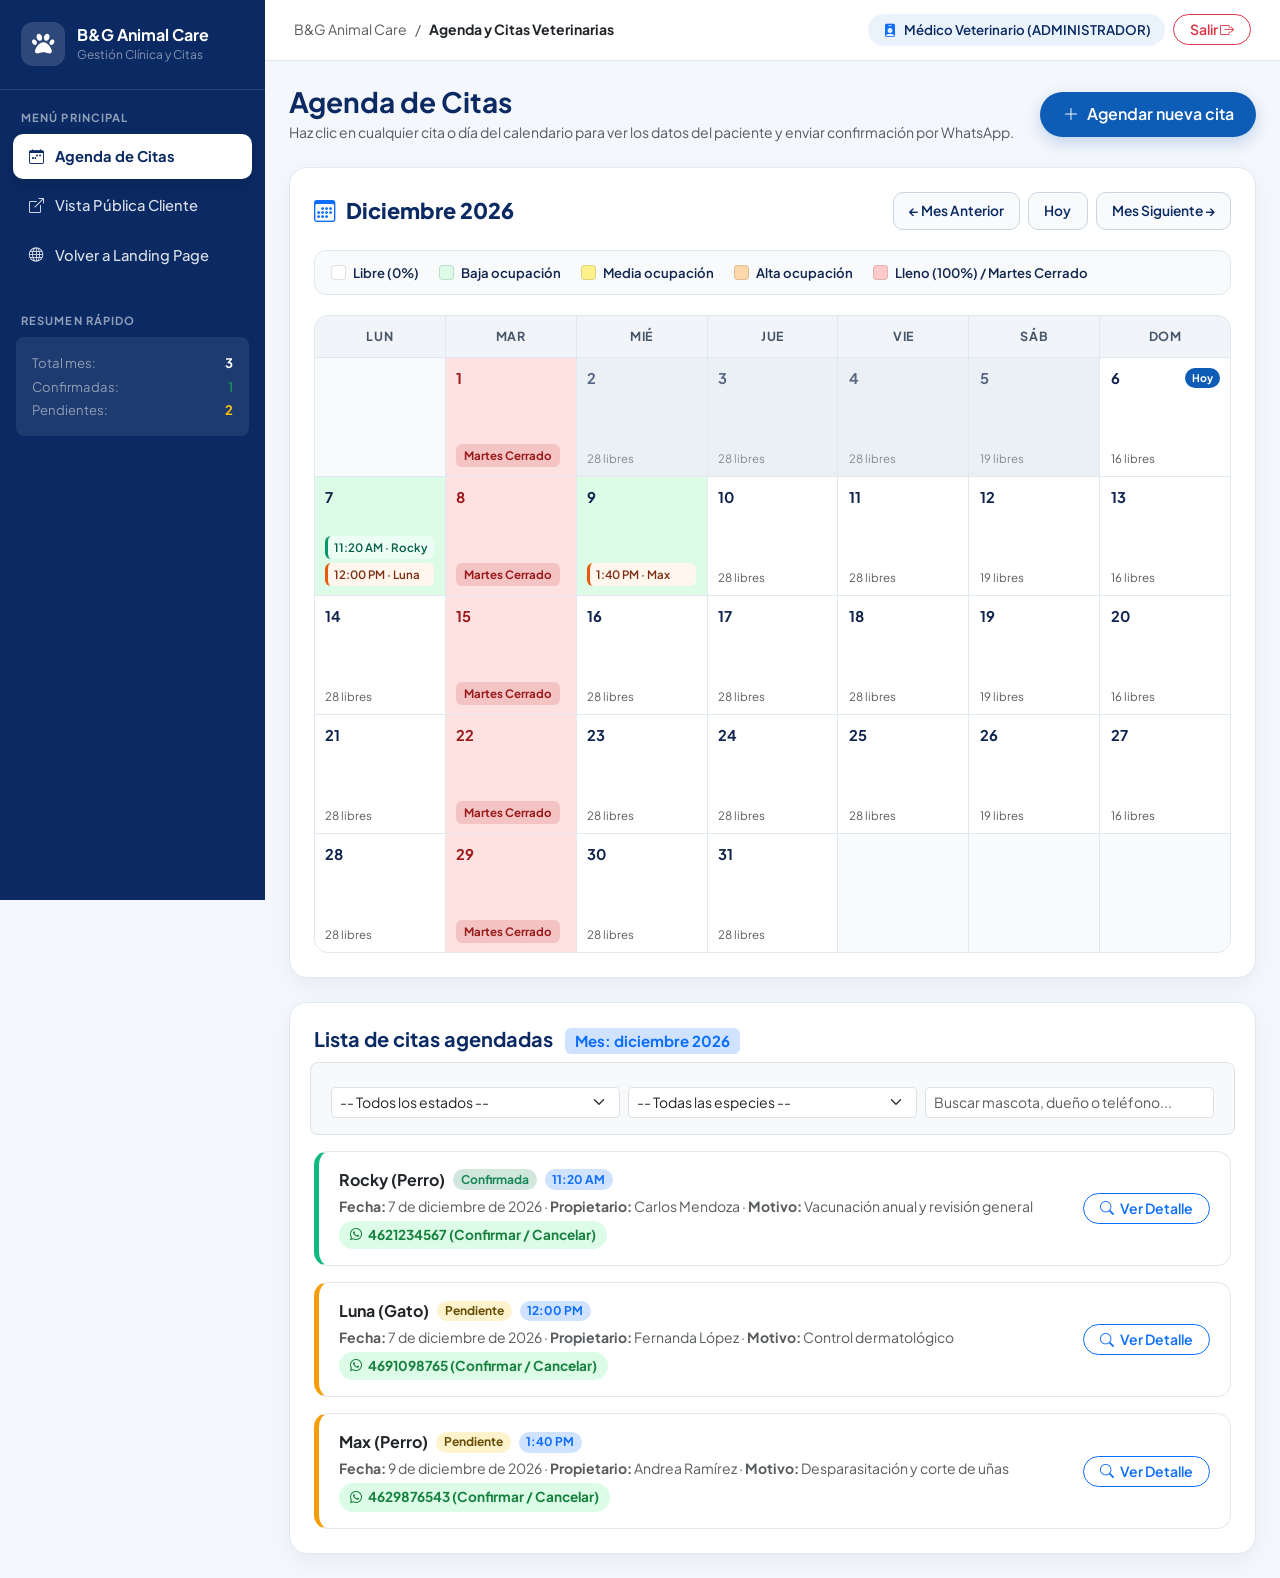
==== admin_citas.html @ 734a418e "Creación de modulo de citas" ====
<!DOCTYPE html>
<html lang="es">
<head>
    <meta charset="utf-8">
    <meta name="viewport" content="width=device-width, initial-scale=1">
    <title>Panel Administrador - Agenda | B&amp;G Animal Care</title>

    <link rel="preconnect" href="https://fonts.googleapis.com">
    <link rel="preconnect" href="https://fonts.gstatic.com" crossorigin>
    <link href="https://fonts.googleapis.com/css2?family=Plus+Jakarta+Sans:wght@400;500;600;700;800&display=swap" rel="stylesheet">

    <link href="https://cdn.jsdelivr.net/npm/bootstrap@5.3.3/dist/css/bootstrap.min.css" rel="stylesheet">
    <link href="https://cdn.jsdelivr.net/npm/bootstrap-icons@1.11.3/font/bootstrap-icons.min.css" rel="stylesheet">
    <link href="https://cdnjs.cloudflare.com/ajax/libs/font-awesome/6.5.2/css/all.min.css" rel="stylesheet">

    <link rel="stylesheet" href="citas.css">
</head>
<body data-modo="admin">

    <div class="admin-wrapper">
        <!-- ================= SIDEBAR IZQUIERDO ================= -->
        <aside class="admin-sidebar">
            <div class="sidebar-brand">
                <div class="sidebar-brand-icon">
                    <i class="fa-solid fa-paw"></i>
                </div>
                <div style="line-height:1.15;">
                    <strong class="d-block fs-6">B&amp;G Animal Care</strong>
                    <small class="text-white-50" style="font-size:0.75rem;">Gestión Clínica y Citas</small>
                </div>
            </div>

            <div class="sidebar-section-label">Menú Principal</div>
            <ul class="sidebar-nav">
                <li>
                    <a href="admin_citas.html" class="sidebar-link active">
                        <i class="bi bi-calendar-week"></i> Agenda de Citas
                    </a>
                </li>
                <li>
                    <a href="agendar_cita.html" target="_blank" class="sidebar-link">
                        <i class="bi bi-box-arrow-up-right"></i> Vista Pública Cliente
                    </a>
                </li>
                <li>
                    <a href="index.html" class="sidebar-link">
                        <i class="bi bi-globe"></i> Volver a Landing Page
                    </a>
                </li>
            </ul>

            <div class="sidebar-section-label mt-3">Resumen Rápido</div>
            <div class="px-3">
                <div class="p-3 rounded-3" style="background: rgba(255,255,255,0.08); font-size:0.82rem;">
                    <div class="d-flex justify-content-between mb-1">
                        <span class="text-white-50">Total mes:</span>
                        <strong id="statTotalMes">0</strong>
                    </div>
                    <div class="d-flex justify-content-between mb-1">
                        <span class="text-white-50">Confirmadas:</span>
                        <strong class="text-success" id="statConfirmadas">0</strong>
                    </div>
                    <div class="d-flex justify-content-between">
                        <span class="text-white-50">Pendientes:</span>
                        <strong class="text-warning" id="statPendientes">0</strong>
                    </div>
                </div>
            </div>
        </aside>

        <!-- ================= CONTENIDO PRINCIPAL ================= -->
        <div class="admin-main">
            <!-- Barra Superior -->
            <div class="admin-topbar">
                <div class="d-flex align-items-center gap-2 text-muted small">
                    <span>B&amp;G Animal Care</span>
                    <span>/</span>
                    <strong class="text-dark">Agenda y Citas Veterinarias</strong>
                </div>
                <div class="d-flex align-items-center gap-2">
                    <span class="admin-badge-pill">
                        <i class="bi bi-person-badge-fill text-primary"></i>
                        Médico Veterinario (ADMINISTRADOR)
                    </span>
                    <a href="index.html" class="btn btn-sm btn-outline-danger rounded-pill fw-semibold px-3">
                        Salir <i class="bi bi-box-arrow-right"></i>
                    </a>
                </div>
            </div>

            <div class="container-fluid p-4">
                <!-- Título de Sección + Botón Nueva Cita Manual -->
                <div class="d-flex flex-wrap justify-content-between align-items-center gap-3 mb-4">
                    <div>
                        <h1 class="h3 fw-bold mb-1" style="color: var(--vet-azul-oscuro);">Agenda de Citas</h1>
                        <p class="text-muted small mb-0">
                            Haz clic en cualquier cita o día del calendario para ver los datos del paciente y enviar confirmación por WhatsApp.
                        </p>
                    </div>
                    <button type="button" class="btn boton-vet" id="btnAdminNuevaCita">
                        <i class="bi bi-plus-lg"></i> Agendar nueva cita
                    </button>
                </div>

                <!-- ================= CALENDARIO MENSUAL ADMIN ================= -->
                <div class="calendar-card mb-4">
                    <div class="calendar-toolbar">
                        <h2 class="calendar-month-title">
                            <i class="bi bi-calendar3 text-primary"></i>
                            <span id="nombreMesAnio">Noviembre 2026</span>
                        </h2>
                        <div class="d-flex align-items-center gap-2">
                            <button type="button" class="btn-cal-nav" id="btnMesAnterior">← Mes Anterior</button>
                            <button type="button" class="btn-cal-nav" id="btnHoy">Hoy</button>
                            <button type="button" class="btn-cal-nav" id="btnMesSiguiente">Mes Siguiente →</button>
                        </div>
                    </div>

                    <!-- Leyenda de ocupación -->
                    <div class="leyenda-colores">
                        <span class="leyenda-item"><span class="leyenda-dot" style="background:#ffffff;"></span> Libre (0%)</span>
                        <span class="leyenda-item"><span class="leyenda-dot" style="background:#dcfce7;"></span> Baja ocupación</span>
                        <span class="leyenda-item"><span class="leyenda-dot" style="background:#fef08a;"></span> Media ocupación</span>
                        <span class="leyenda-item"><span class="leyenda-dot" style="background:#fed7aa;"></span> Alta ocupación</span>
                        <span class="leyenda-item"><span class="leyenda-dot" style="background:#fecaca;"></span> Lleno (100%) / Martes Cerrado</span>
                    </div>

                    <div class="calendar-grid" id="calendarioGrid"></div>
                </div>

                <!-- ================= LISTA DETALLADA DE CITAS AGENDADAS ================= -->
                <div class="calendar-card">
                    <div class="d-flex flex-wrap justify-content-between align-items-center gap-3 mb-3">
                        <h3 class="h5 fw-bold mb-0" style="color: var(--vet-azul-oscuro);">
                            Lista de citas agendadas <span id="etiquetaFiltroFecha" class="badge bg-primary-subtle text-primary ms-2"></span>
                        </h3>
                        <button type="button" class="btn btn-sm btn-outline-secondary rounded-pill d-none" id="btnLimpiarFiltroFecha">
                            Ver todas las del mes
                        </button>
                    </div>

                    <!-- Filtros -->
                    <div class="row g-2 p-3 bg-light rounded-3 border mb-3">
                        <div class="col-md-4">
                            <select class="form-select form-select-sm" id="filtroEstado">
                                <option value="TODOS">-- Todos los estados --</option>
                                <option value="Pendiente">Pendiente por confirmar</option>
                                <option value="Confirmada">Confirmada</option>
                                <option value="Cancelada">Cancelada</option>
                            </select>
                        </div>
                        <div class="col-md-4">
                            <select class="form-select form-select-sm" id="filtroEspecie">
                                <option value="TODAS">-- Todas las especies --</option>
                                <option value="Perro">Perro</option>
                                <option value="Gato">Gato</option>
                                <option value="Conejo">Conejo</option>
                                <option value="Ave">Ave</option>
                                <option value="Otra">Otras especies</option>
                            </select>
                        </div>
                        <div class="col-md-4">
                            <input type="search" class="form-control form-control-sm" id="busquedaCita" placeholder="Buscar mascota, dueño o teléfono...">
                        </div>
                    </div>

                    <div id="listaCitasAdmin" class="d-flex flex-column gap-3"></div>
                </div>
            </div>
        </div>
    </div>

    <!-- ================= MODAL DETALLE DE CITA Y ACCIONES WHATSAPP ================= -->
    <div class="modal fade" id="modalDetalleCita" tabindex="-1" aria-hidden="true">
        <div class="modal-dialog modal-dialog-centered">
            <div class="modal-content border-0 shadow-lg rounded-4">
                <div class="modal-header border-0 pb-0 pt-4 px-4">
                    <div>
                        <span id="detalleEstadoBadge" class="badge rounded-pill px-3 py-1 mb-1">Pendiente</span>
                        <h5 class="modal-title fw-bold" style="color: var(--vet-azul-oscuro);">Detalle de la Cita</h5>
                    </div>
                    <button type="button" class="btn-close" data-bs-dismiss="modal" aria-label="Cerrar"></button>
                </div>

                <div class="modal-body p-4">
                    <div class="bg-light rounded-4 p-3 mb-3 border">
                        <div class="row g-2 small">
                            <div class="col-6">
                                <span class="text-muted d-block">Fecha de consulta</span>
                                <strong id="detFecha" class="fs-6 text-dark"></strong>
                            </div>
                            <div class="col-6">
                                <span class="text-muted d-block">Hora reservada</span>
                                <strong id="detHora" class="fs-6 text-primary"></strong>
                            </div>
                            <div class="col-12"><hr class="my-1"></div>
                            <div class="col-6">
                                <span class="text-muted d-block">Paciente (Mascota)</span>
                                <strong id="detMascota"></strong>
                            </div>
                            <div class="col-6">
                                <span class="text-muted d-block">Especie</span>
                                <strong id="detEspecie"></strong>
                            </div>
                            <div class="col-12 mt-2">
                                <span class="text-muted d-block">Motivo de consulta</span>
                                <strong id="detMotivo"></strong>
                            </div>
                            <div class="col-12"><hr class="my-1"></div>
                            <div class="col-12">
                                <span class="text-muted d-block">Propietario</span>
                                <strong id="detPropietario"></strong>
                            </div>
                            <div class="col-12 mt-2">
                                <span class="text-muted d-block mb-1">Teléfono (Clic para enviar WhatsApp)</span>
                                <a href="#" id="detTelefonoWa" target="_blank" rel="noopener" class="wa-phone-link fs-6">
                                    <i class="fa-brands fa-whatsapp"></i> <span id="detTelefonoTexto"></span>
                                </a>
                            </div>
                        </div>
                    </div>

                    <p class="small text-muted mb-2 fw-semibold">Acciones rápidas de gestión:</p>
                    <div class="d-grid gap-2">
                        <a href="#" id="btnWaConfirmar" target="_blank" rel="noopener" class="btn btn-success rounded-pill fw-bold">
                            <i class="fa-brands fa-whatsapp me-1"></i> Confirmar cita por WhatsApp
                        </a>
                        <a href="#" id="btnWaCancelar" target="_blank" rel="noopener" class="btn btn-outline-danger rounded-pill fw-bold">
                            <i class="fa-brands fa-whatsapp me-1"></i> Cancelar / Reagendar por WhatsApp
                        </a>
                    </div>
                </div>
            </div>
        </div>
    </div>

    <!-- Modal para que el Admin también pueda agendar manualmente -->
    <div class="modal fade" id="modalFormularioCita" tabindex="-1" aria-hidden="true">
        <div class="modal-dialog modal-dialog-centered modal-lg">
            <div class="modal-content border-0 shadow-lg rounded-4">
                <div class="modal-header border-0 pb-0 pt-4 px-4">
                    <div>
                        <span class="badge bg-primary-subtle text-primary rounded-pill px-3 py-1 mb-1">Registro Manual Admin</span>
                        <h4 class="modal-title fw-bold" style="color: var(--vet-azul-oscuro);">
                            Nueva Cita (<span id="fechaSeleccionadaTexto" class="text-primary"></span>)
                        </h4>
                    </div>
                    <button type="button" class="btn-close" data-bs-dismiss="modal" aria-label="Cerrar"></button>
                </div>
                <form id="formNuevaCita" class="modal-body p-4">
                    <div class="row g-3">
                        <div class="col-md-6">
                            <label for="inputFechaCita" class="form-label fw-semibold">Fecha *</label>
                            <input type="date" class="form-control rounded-3 py-2" id="inputFechaCita" required>
                        </div>
                        <div class="col-md-6">
                            <label for="horaCita" class="form-label fw-semibold">Hora disponible *</label>
                            <select class="form-select rounded-3 py-2" id="horaCita" required></select>
                        </div>
                        <div class="col-md-6">
                            <label for="especieMascota" class="form-label fw-semibold">Especie *</label>
                            <select class="form-select rounded-3 py-2" id="especieMascota" required>
                                <option value="Perro">Perro</option>
                                <option value="Gato">Gato</option>
                                <option value="Conejo">Conejo</option>
                                <option value="Ave">Ave</option>
                                <option value="Otra especie">Otra especie</option>
                            </select>
                        </div>
                        <div class="col-md-6">
                            <label for="nombreMascota" class="form-label fw-semibold">Nombre de la mascota *</label>
                            <input type="text" class="form-control rounded-3 py-2" id="nombreMascota" required>
                        </div>
                        <div class="col-12">
                            <label for="motivoConsulta" class="form-label fw-semibold">Motivo de consulta *</label>
                            <input type="text" class="form-control rounded-3 py-2" id="motivoConsulta" required>
                        </div>
                        <div class="col-md-6">
                            <label for="nombrePropietario" class="form-label fw-semibold">Propietario *</label>
                            <input type="text" class="form-control rounded-3 py-2" id="nombrePropietario" required>
                        </div>
                        <div class="col-md-6">
                            <label for="telefonoPropietario" class="form-label fw-semibold">Teléfono (10 dígitos) *</label>
                            <input type="tel" class="form-control rounded-3 py-2" id="telefonoPropietario" required pattern="[0-9]{10}" maxlength="10">
                        </div>
                    </div>
                    <div class="d-flex justify-content-end gap-2 mt-4">
                        <button type="button" class="btn btn-light rounded-pill px-4" data-bs-dismiss="modal">Cerrar</button>
                        <button type="submit" class="btn boton-vet px-4">Guardar Cita</button>
                    </div>
                </form>
            </div>
        </div>
    </div>

    <script src="https://cdn.jsdelivr.net/npm/bootstrap@5.3.3/dist/js/bootstrap.bundle.min.js"></script>
    <script src="citas.js"></script>
</body>
</html>
---- citas.css ----
:root {
    --vet-azul-oscuro: #0b2a63;
    --vet-azul: #0d5cb6;
    --vet-azul-hover: #0a4a96;
    --vet-fondo: #dce9f7;
    --vet-fondo-claro: #eaf2fb;
    --vet-texto: #10244d;
    --border-grid: #e2e8f0;
}

* { box-sizing: border-box; }

body {
    font-family: "Plus Jakarta Sans", system-ui, sans-serif;
    color: var(--vet-texto);
    background-color: #f4f7fb;
    margin: 0;
}

/* ================= ADMIN SIDEBAR LAYOUT (Estilo SIGIAC) ================= */
.admin-wrapper {
    display: flex;
    min-height: 100vh;
}

.admin-sidebar {
    width: 265px;
    background: var(--vet-azul-oscuro);
    color: #fff;
    display: flex;
    flex-direction: column;
    flex-shrink: 0;
    position: sticky;
    top: 0;
    height: 100vh;
    z-index: 1030;
}

.sidebar-brand {
    padding: 1.4rem 1.3rem;
    border-bottom: 1px solid rgba(255, 255, 255, 0.12);
    display: flex;
    align-items: center;
    gap: 12px;
}

.sidebar-brand-icon {
    width: 44px;
    height: 44px;
    border-radius: 12px;
    background: rgba(255, 255, 255, 0.14);
    display: grid;
    place-items: center;
    font-size: 1.4rem;
    color: #fff;
    flex-shrink: 0;
}

.sidebar-section-label {
    font-size: 0.7rem;
    font-weight: 700;
    letter-spacing: 0.1em;
    text-transform: uppercase;
    color: rgba(255, 255, 255, 0.55);
    padding: 1.2rem 1.3rem 0.5rem;
}

.sidebar-nav {
    list-style: none;
    padding: 0 0.8rem;
    margin: 0;
    display: flex;
    flex-direction: column;
    gap: 4px;
}

.sidebar-link {
    display: flex;
    align-items: center;
    gap: 11px;
    padding: 0.72rem 1rem;
    border-radius: 10px;
    color: rgba(255, 255, 255, 0.85);
    text-decoration: none;
    font-size: 0.92rem;
    font-weight: 500;
    transition: all 0.2s ease;
}

.sidebar-link:hover {
    background: rgba(255, 255, 255, 0.1);
    color: #fff;
}

.sidebar-link.active {
    background: #fff;
    color: var(--vet-azul-oscuro);
    font-weight: 700;
    box-shadow: 0 4px 12px rgba(0, 0, 0, 0.15);
}

.admin-main {
    flex: 1;
    min-width: 0;
    display: flex;
    flex-direction: column;
}

.admin-topbar {
    background: #fff;
    border-bottom: 1px solid var(--border-grid);
    padding: 0.85rem 1.8rem;
    display: flex;
    align-items: center;
    justify-content: space-between;
    gap: 1rem;
}

.admin-badge-pill {
    background: var(--vet-fondo-claro);
    color: var(--vet-azul-oscuro);
    padding: 0.4rem 0.9rem;
    border-radius: 999px;
    font-size: 0.83rem;
    font-weight: 600;
    display: inline-flex;
    align-items: center;
    gap: 8px;
}

/* ================= CLIENT NAVBAR ================= */
.client-header {
    background: #fff;
    border-bottom: 1px solid var(--border-grid);
    padding: 0.9rem 0;
}

.boton-vet {
    background: var(--vet-azul);
    color: #fff;
    border: 0;
    border-radius: 999px;
    font-weight: 600;
    display: inline-flex;
    align-items: center;
    gap: 0.5rem;
    padding: 0.65rem 1.4rem;
    box-shadow: 0 6px 16px rgba(13, 92, 182, 0.22);
    transition: background 0.2s, transform 0.2s;
    text-decoration: none;
}

.boton-vet:hover {
    background: var(--vet-azul-hover);
    color: #fff;
    transform: translateY(-1px);
}

/* ================= CALENDARIO INTERACTIVO ================= */
.calendar-card {
    background: #fff;
    border-radius: 18px;
    border: 1px solid var(--border-grid);
    box-shadow: 0 8px 24px rgba(11, 42, 99, 0.05);
    padding: 1.5rem;
}

.calendar-toolbar {
    display: flex;
    flex-wrap: wrap;
    align-items: center;
    justify-content: space-between;
    gap: 1rem;
    margin-bottom: 1.25rem;
}

.calendar-month-title {
    font-size: 1.35rem;
    font-weight: 800;
    color: var(--vet-azul-oscuro);
    display: flex;
    align-items: center;
    gap: 10px;
    margin: 0;
    text-transform: capitalize;
}

.btn-cal-nav {
    background: #f8fafc;
    border: 1px solid #cbd5e1;
    color: var(--vet-azul-oscuro);
    font-weight: 600;
    font-size: 0.86rem;
    padding: 0.45rem 0.95rem;
    border-radius: 10px;
    transition: all 0.2s;
}

.btn-cal-nav:hover {
    background: var(--vet-fondo-claro);
    border-color: var(--vet-azul);
    color: var(--vet-azul);
}

/* Leyenda de colores de ocupación */
.leyenda-colores {
    display: flex;
    flex-wrap: wrap;
    gap: 0.75rem 1.25rem;
    padding: 0.75rem 1rem;
    background: #f8fafc;
    border-radius: 12px;
    border: 1px solid var(--border-grid);
    margin-bottom: 1.25rem;
    font-size: 0.82rem;
    font-weight: 600;
}

.leyenda-item {
    display: inline-flex;
    align-items: center;
    gap: 7px;
}

.leyenda-dot {
    width: 15px;
    height: 15px;
    border-radius: 4px;
    border: 1px solid rgba(0, 0, 0, 0.12);
    display: inline-block;
}

/* Cuadrícula 7 columnas (LUN a DOM) */
.calendar-grid {
    display: grid;
    grid-template-columns: repeat(7, 1fr);
    border: 1px solid var(--border-grid);
    border-radius: 14px;
    overflow: hidden;
    background: var(--border-grid);
    gap: 1px;
}

.calendar-weekday {
    background: #f1f5f9;
    color: #475569;
    font-weight: 700;
    font-size: 0.78rem;
    text-align: center;
    padding: 0.7rem 0.3rem;
    letter-spacing: 0.05em;
    text-transform: uppercase;
}

.calendar-day {
    background: #fff;
    min-height: 118px;
    padding: 0.55rem 0.65rem;
    display: flex;
    flex-direction: column;
    justify-content: space-between;
    position: relative;
    transition: transform 0.15s ease, box-shadow 0.15s ease, filter 0.15s ease;
}

.calendar-day.empty {
    background: #f8fafc;
    cursor: default;
}

.calendar-day.clickable {
    cursor: pointer;
}

.calendar-day.clickable:hover {
    z-index: 2;
    box-shadow: inset 0 0 0 2px var(--vet-azul);
}

.day-header {
    display: flex;
    align-items: center;
    justify-content: space-between;
    margin-bottom: 0.35rem;
}

.day-number {
    font-weight: 700;
    font-size: 0.92rem;
    color: var(--vet-texto);
}

.day-today-badge {
    background: var(--vet-azul);
    color: #fff;
    font-size: 0.66rem;
    font-weight: 700;
    padding: 2px 7px;
    border-radius: 999px;
}

/* ================= PROGRESIÓN DE COLORES POR DISPONIBILIDAD ================= */
/* 0% Ocupado - Disponible */
.occ-0 {
    background-color: #ffffff;
}

/* 1% - 34% Ocupado - Verde suave */
.occ-low {
    background-color: #dcfce7;
}

/* 35% - 69% Ocupado - Amarillo cálido */
.occ-med {
    background-color: #fef08a;
}

/* 70% - 99% Ocupado - Naranja intenso */
.occ-high {
    background-color: #fed7aa;
}

/* 100% Ocupado - Rojo lleno */
.occ-full {
    background-color: #fecaca;
    color: #7f1d1d;
}

/* Martes Cerrado - Siempre Rojo */
.day-tuesday-closed {
    background-color: #fee2e2 !important;
    color: #991b1b;
    cursor: not-allowed !important;
}

.day-tuesday-closed .day-number {
    color: #991b1b;
}

/* Días pasados */
.day-past {
    background-color: #f1f5f9 !important;
    opacity: 0.65;
}

.client-day-past {
    cursor: not-allowed !important;
}

/* Etiquetas de estado en celda (Cliente y Admin) */
.slot-status-pill {
    font-size: 0.72rem;
    font-weight: 700;
    padding: 3px 8px;
    border-radius: 6px;
    display: inline-block;
    width: fit-content;
}

.pill-disponible {
    background: rgba(13, 92, 182, 0.1);
    color: var(--vet-azul-oscuro);
}

.pill-pocos {
    background: rgba(194, 65, 12, 0.15);
    color: #9a3412;
}

.pill-lleno, .pill-cerrado {
    background: rgba(185, 28, 28, 0.15);
    color: #991b1b;
}

/* ================= PÍLDORAS DE CITAS EN VISTA ADMIN ================= */
.admin-citas-stack {
    display: flex;
    flex-direction: column;
    gap: 4px;
    margin-top: 4px;
    max-height: 82px;
    overflow-y: auto;
}

.admin-cita-pill {
    font-size: 0.72rem;
    font-weight: 600;
    padding: 3px 6px;
    border-radius: 6px;
    background: #fff7ed;
    border-left: 3px solid #ea580c;
    color: #7c2d12;
    white-space: nowrap;
    overflow: hidden;
    text-overflow: ellipsis;
    cursor: pointer;
    transition: transform 0.1s ease;
}

.admin-cita-pill:hover {
    transform: translateX(2px);
    background: #ffedd5;
}

.admin-cita-pill.confirmada {
    background: #ecfdf5;
    border-left-color: #059669;
    color: #065f46;
}

.admin-cita-pill.cancelada {
    background: #f1f5f9;
    border-left-color: #64748b;
    color: #475569;
    text-decoration: line-through;
}

/* ================= LISTA INFERIOR DE CITAS (ADMIN) ================= */
.cita-list-item {
    background: #fff;
    border: 1px solid var(--border-grid);
    border-left: 5px solid var(--vet-azul);
    border-radius: 14px;
    padding: 1rem 1.25rem;
    display: flex;
    flex-wrap: wrap;
    align-items: center;
    justify-content: space-between;
    gap: 1rem;
    transition: box-shadow 0.2s ease;
}

.cita-list-item:hover {
    box-shadow: 0 6px 18px rgba(11, 42, 99, 0.06);
}

.cita-list-item.confirmada { border-left-color: #10b981; }
.cita-list-item.pendiente { border-left-color: #f59e0b; }
.cita-list-item.cancelada { border-left-color: #ef4444; opacity: 0.75; }

.wa-phone-link {
    display: inline-flex;
    align-items: center;
    gap: 6px;
    background: #dcfce7;
    color: #15803d;
    font-weight: 700;
    padding: 4px 11px;
    border-radius: 999px;
    text-decoration: none;
    font-size: 0.85rem;
    transition: background 0.2s, transform 0.2s;
}

.wa-phone-link:hover {
    background: #22c55e;
    color: #fff;
    transform: translateY(-1px);
}

/* ================= RESPONSIVO ================= */
@media (max-width: 991.98px) {
    .admin-sidebar {
        display: none;
    }
    .calendar-day {
        min-height: 92px;
        padding: 0.4rem;
    }
}

@media (max-width: 575.98px) {
    .calendar-card {
        padding: 0.85rem;
    }
    .calendar-day {
        min-height: 76px;
        padding: 0.3rem;
    }
    .day-number {
        font-size: 0.8rem;
    }
    .slot-status-pill {
        font-size: 0.62rem;
        padding: 2px 5px;
    }
}
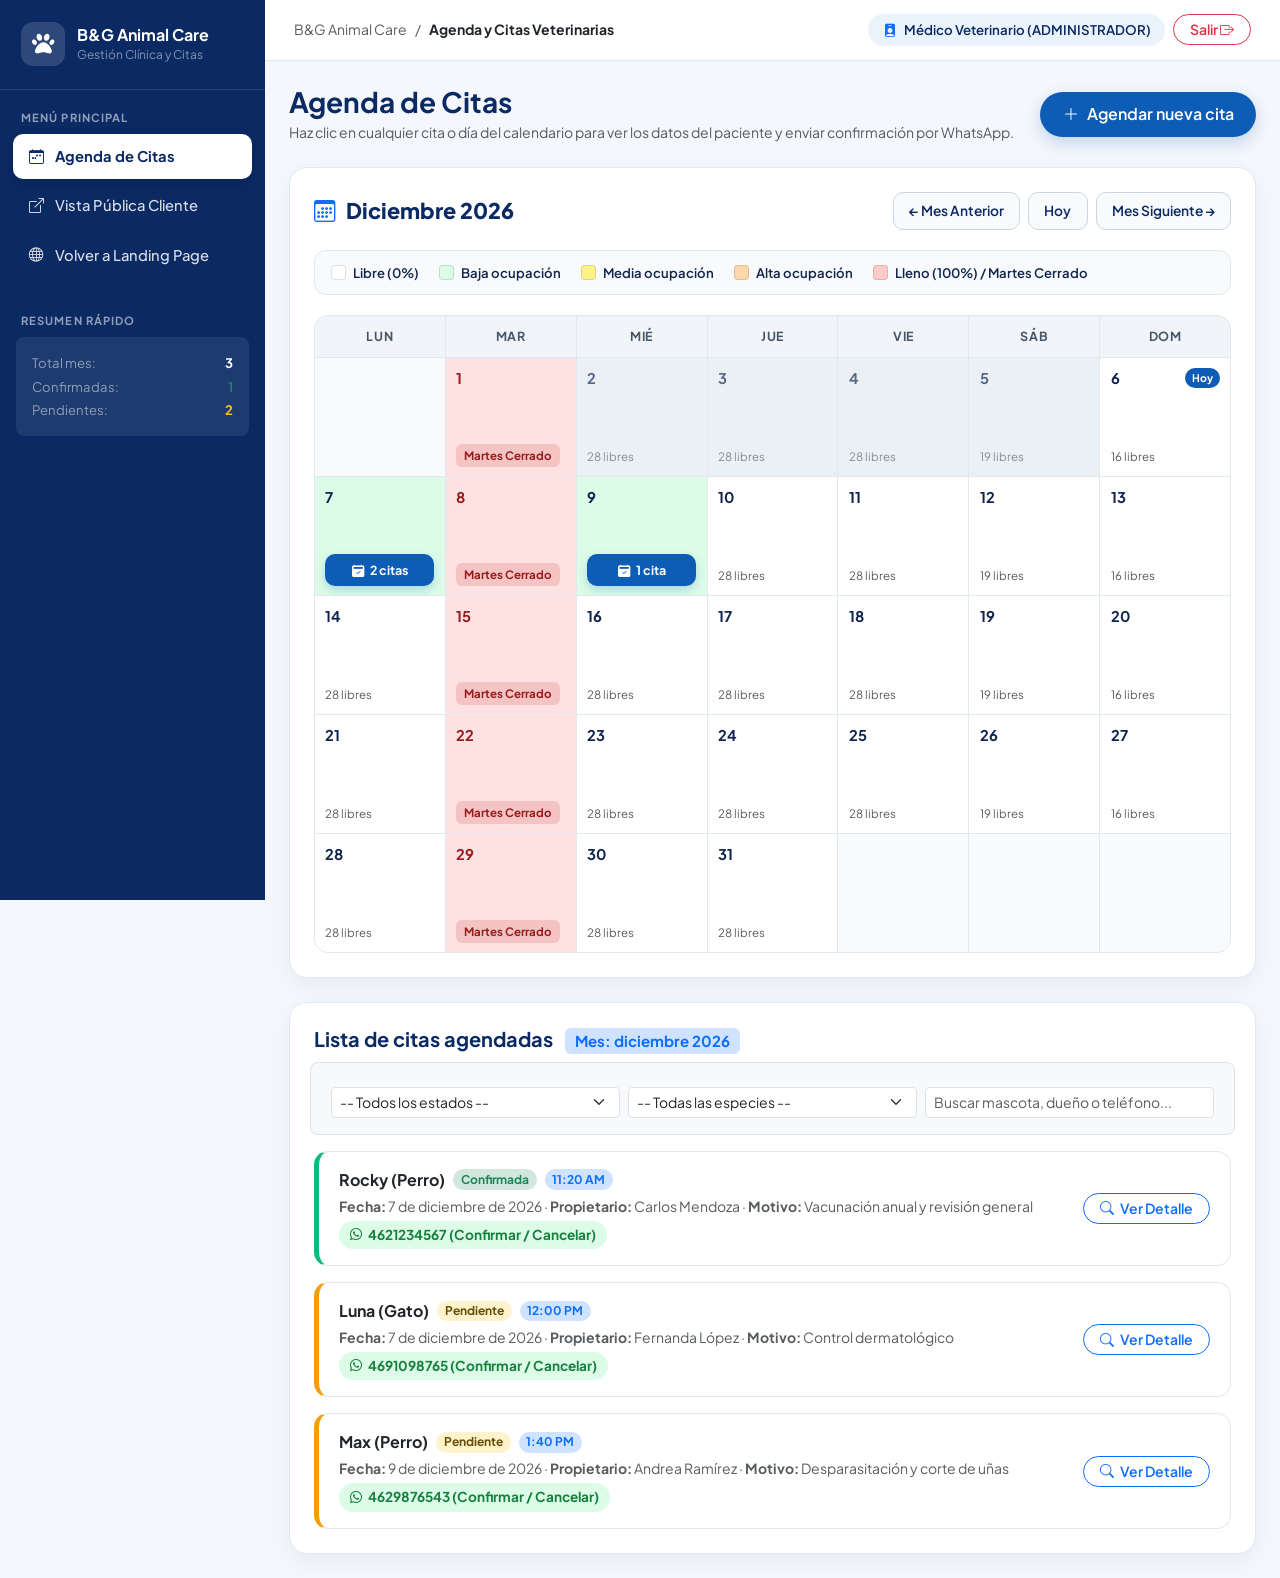
==== commit 06692afd: "Creación de panel de modulos para el administrador" ====
--- a/admin_citas.html
+++ b/admin_citas.html
@@ -13,7 +13,7 @@
     <link href="https://cdn.jsdelivr.net/npm/bootstrap-icons@1.11.3/font/bootstrap-icons.min.css" rel="stylesheet">
     <link href="https://cdnjs.cloudflare.com/ajax/libs/font-awesome/6.5.2/css/all.min.css" rel="stylesheet">
 
-    <link rel="stylesheet" href="citas.css">
+    <link rel="stylesheet" href="css/citas.css">
 </head>
 <body data-modo="admin">
 
@@ -170,6 +170,36 @@
         </div>
     </div>
 
+    <!-- ================= MODAL LISTA DE CITAS DEL DÍA ================= -->
+    <div class="modal fade" id="modalCitasDia" tabindex="-1" aria-labelledby="tituloModalCitasDia" aria-hidden="true">
+        <div class="modal-dialog modal-dialog-centered modal-lg modal-dialog-scrollable">
+            <div class="modal-content border-0 shadow-lg rounded-4">
+                <div class="modal-header border-0 pb-2 pt-4 px-4">
+                    <div>
+                        <span class="badge bg-primary-subtle text-primary rounded-pill px-3 py-1 mb-1">Agenda del Día</span>
+                        <h4 class="modal-title fw-bold" id="tituloModalCitasDia" style="color: var(--vet-azul-oscuro);">
+                            Citas del <span id="modalCitasDiaFecha" class="text-primary"></span>
+                        </h4>
+                    </div>
+                    <button type="button" class="btn-close" data-bs-dismiss="modal" aria-label="Cerrar"></button>
+                </div>
+
+                <div class="modal-body px-4 py-3">
+                    <div id="modalCitasDiaLista" class="d-flex flex-column gap-3"></div>
+                </div>
+
+                <div class="modal-footer border-0 pt-2 pb-4 px-4 justify-content-between">
+                    <button type="button" class="btn btn-outline-primary rounded-pill px-3 fw-semibold" id="btnAgendarDesdeModalDia">
+                        <i class="bi bi-plus-lg me-1"></i> Agendar cita este día
+                    </button>
+                    <button type="button" class="btn btn-light rounded-pill px-4 fw-semibold" data-bs-dismiss="modal">
+                        Cerrar
+                    </button>
+                </div>
+            </div>
+        </div>
+    </div>
+
     <!-- ================= MODAL DETALLE DE CITA Y ACCIONES WHATSAPP ================= -->
     <div class="modal fade" id="modalDetalleCita" tabindex="-1" aria-hidden="true">
         <div class="modal-dialog modal-dialog-centered">
@@ -294,6 +324,6 @@
     </div>
 
     <script src="https://cdn.jsdelivr.net/npm/bootstrap@5.3.3/dist/js/bootstrap.bundle.min.js"></script>
-    <script src="citas.js"></script>
+    <script src="js/citas.js"></script>
 </body>
 </html>
--- a/css/citas.css
+++ b/css/citas.css
@@ -0,0 +1,511 @@
+:root {
+    --vet-azul-oscuro: #0b2a63;
+    --vet-azul: #0d5cb6;
+    --vet-azul-hover: #0a4a96;
+    --vet-fondo: #dce9f7;
+    --vet-fondo-claro: #eaf2fb;
+    --vet-texto: #10244d;
+    --border-grid: #e2e8f0;
+}
+
+* { box-sizing: border-box; }
+
+body {
+    font-family: "Plus Jakarta Sans", system-ui, sans-serif;
+    color: var(--vet-texto);
+    background-color: #f4f7fb;
+    margin: 0;
+}
+
+/* ================= ADMIN SIDEBAR LAYOUT (Estilo SIGIAC) ================= */
+.admin-wrapper {
+    display: flex;
+    min-height: 100vh;
+}
+
+.admin-sidebar {
+    width: 265px;
+    background: var(--vet-azul-oscuro);
+    color: #fff;
+    display: flex;
+    flex-direction: column;
+    flex-shrink: 0;
+    position: sticky;
+    top: 0;
+    height: 100vh;
+    z-index: 1030;
+}
+
+.sidebar-brand {
+    padding: 1.4rem 1.3rem;
+    border-bottom: 1px solid rgba(255, 255, 255, 0.12);
+    display: flex;
+    align-items: center;
+    gap: 12px;
+}
+
+.sidebar-brand-icon {
+    width: 44px;
+    height: 44px;
+    border-radius: 12px;
+    background: rgba(255, 255, 255, 0.14);
+    display: grid;
+    place-items: center;
+    font-size: 1.4rem;
+    color: #fff;
+    flex-shrink: 0;
+}
+
+.sidebar-section-label {
+    font-size: 0.7rem;
+    font-weight: 700;
+    letter-spacing: 0.1em;
+    text-transform: uppercase;
+    color: rgba(255, 255, 255, 0.55);
+    padding: 1.2rem 1.3rem 0.5rem;
+}
+
+.sidebar-nav {
+    list-style: none;
+    padding: 0 0.8rem;
+    margin: 0;
+    display: flex;
+    flex-direction: column;
+    gap: 4px;
+}
+
+.sidebar-link {
+    display: flex;
+    align-items: center;
+    gap: 11px;
+    padding: 0.72rem 1rem;
+    border-radius: 10px;
+    color: rgba(255, 255, 255, 0.85);
+    text-decoration: none;
+    font-size: 0.92rem;
+    font-weight: 500;
+    transition: all 0.2s ease;
+}
+
+.sidebar-link:hover {
+    background: rgba(255, 255, 255, 0.1);
+    color: #fff;
+}
+
+.sidebar-link.active {
+    background: #fff;
+    color: var(--vet-azul-oscuro);
+    font-weight: 700;
+    box-shadow: 0 4px 12px rgba(0, 0, 0, 0.15);
+}
+
+.admin-main {
+    flex: 1;
+    min-width: 0;
+    display: flex;
+    flex-direction: column;
+}
+
+.admin-topbar {
+    background: #fff;
+    border-bottom: 1px solid var(--border-grid);
+    padding: 0.85rem 1.8rem;
+    display: flex;
+    align-items: center;
+    justify-content: space-between;
+    gap: 1rem;
+}
+
+.admin-badge-pill {
+    background: var(--vet-fondo-claro);
+    color: var(--vet-azul-oscuro);
+    padding: 0.4rem 0.9rem;
+    border-radius: 999px;
+    font-size: 0.83rem;
+    font-weight: 600;
+    display: inline-flex;
+    align-items: center;
+    gap: 8px;
+}
+
+/* ================= CLIENT NAVBAR ================= */
+.client-header {
+    background: #fff;
+    border-bottom: 1px solid var(--border-grid);
+    padding: 0.9rem 0;
+}
+
+.boton-vet {
+    background: var(--vet-azul);
+    color: #fff;
+    border: 0;
+    border-radius: 999px;
+    font-weight: 600;
+    display: inline-flex;
+    align-items: center;
+    gap: 0.5rem;
+    padding: 0.65rem 1.4rem;
+    box-shadow: 0 6px 16px rgba(13, 92, 182, 0.22);
+    transition: background 0.2s, transform 0.2s;
+    text-decoration: none;
+}
+
+.boton-vet:hover {
+    background: var(--vet-azul-hover);
+    color: #fff;
+    transform: translateY(-1px);
+}
+
+/* ================= CALENDARIO INTERACTIVO ================= */
+.calendar-card {
+    background: #fff;
+    border-radius: 18px;
+    border: 1px solid var(--border-grid);
+    box-shadow: 0 8px 24px rgba(11, 42, 99, 0.05);
+    padding: 1.5rem;
+}
+
+.calendar-toolbar {
+    display: flex;
+    flex-wrap: wrap;
+    align-items: center;
+    justify-content: space-between;
+    gap: 1rem;
+    margin-bottom: 1.25rem;
+}
+
+.calendar-month-title {
+    font-size: 1.35rem;
+    font-weight: 800;
+    color: var(--vet-azul-oscuro);
+    display: flex;
+    align-items: center;
+    gap: 10px;
+    margin: 0;
+    text-transform: capitalize;
+}
+
+.btn-cal-nav {
+    background: #f8fafc;
+    border: 1px solid #cbd5e1;
+    color: var(--vet-azul-oscuro);
+    font-weight: 600;
+    font-size: 0.86rem;
+    padding: 0.45rem 0.95rem;
+    border-radius: 10px;
+    transition: all 0.2s;
+}
+
+.btn-cal-nav:hover {
+    background: var(--vet-fondo-claro);
+    border-color: var(--vet-azul);
+    color: var(--vet-azul);
+}
+
+/* Leyenda de colores de ocupación */
+.leyenda-colores {
+    display: flex;
+    flex-wrap: wrap;
+    gap: 0.75rem 1.25rem;
+    padding: 0.75rem 1rem;
+    background: #f8fafc;
+    border-radius: 12px;
+    border: 1px solid var(--border-grid);
+    margin-bottom: 1.25rem;
+    font-size: 0.82rem;
+    font-weight: 600;
+}
+
+.leyenda-item {
+    display: inline-flex;
+    align-items: center;
+    gap: 7px;
+}
+
+.leyenda-dot {
+    width: 15px;
+    height: 15px;
+    border-radius: 4px;
+    border: 1px solid rgba(0, 0, 0, 0.12);
+    display: inline-block;
+}
+
+/* Cuadrícula 7 columnas (LUN a DOM) */
+.calendar-grid {
+    display: grid;
+    grid-template-columns: repeat(7, 1fr);
+    border: 1px solid var(--border-grid);
+    border-radius: 14px;
+    overflow: hidden;
+    background: var(--border-grid);
+    gap: 1px;
+}
+
+.calendar-weekday {
+    background: #f1f5f9;
+    color: #475569;
+    font-weight: 700;
+    font-size: 0.78rem;
+    text-align: center;
+    padding: 0.7rem 0.3rem;
+    letter-spacing: 0.05em;
+    text-transform: uppercase;
+}
+
+.calendar-day {
+    background: #fff;
+    min-height: 118px;
+    padding: 0.55rem 0.65rem;
+    display: flex;
+    flex-direction: column;
+    justify-content: space-between;
+    position: relative;
+    transition: transform 0.15s ease, box-shadow 0.15s ease, filter 0.15s ease;
+}
+
+.calendar-day.empty {
+    background: #f8fafc;
+    cursor: default;
+}
+
+.calendar-day.clickable {
+    cursor: pointer;
+}
+
+.calendar-day.clickable:hover {
+    z-index: 2;
+    box-shadow: inset 0 0 0 2px var(--vet-azul);
+}
+
+.day-header {
+    display: flex;
+    align-items: center;
+    justify-content: space-between;
+    margin-bottom: 0.35rem;
+}
+
+.day-number {
+    font-weight: 700;
+    font-size: 0.92rem;
+    color: var(--vet-texto);
+}
+
+.day-today-badge {
+    background: var(--vet-azul);
+    color: #fff;
+    font-size: 0.66rem;
+    font-weight: 700;
+    padding: 2px 7px;
+    border-radius: 999px;
+}
+
+/* ================= PROGRESIÓN DE COLORES POR DISPONIBILIDAD ================= */
+/* 0% Ocupado - Disponible */
+.occ-0 {
+    background-color: #ffffff;
+}
+
+/* 1% - 34% Ocupado - Verde suave */
+.occ-low {
+    background-color: #dcfce7;
+}
+
+/* 35% - 69% Ocupado - Amarillo cálido */
+.occ-med {
+    background-color: #fef08a;
+}
+
+/* 70% - 99% Ocupado - Naranja intenso */
+.occ-high {
+    background-color: #fed7aa;
+}
+
+/* 100% Ocupado - Rojo lleno */
+.occ-full {
+    background-color: #fecaca;
+    color: #7f1d1d;
+}
+
+/* Martes Cerrado - Siempre Rojo */
+.day-tuesday-closed {
+    background-color: #fee2e2 !important;
+    color: #991b1b;
+    cursor: not-allowed !important;
+}
+
+.day-tuesday-closed .day-number {
+    color: #991b1b;
+}
+
+/* Días pasados */
+.day-past {
+    background-color: #f1f5f9 !important;
+    opacity: 0.65;
+}
+
+.client-day-past {
+    cursor: not-allowed !important;
+}
+
+/* Etiquetas de estado en celda (Cliente y Admin) */
+.slot-status-pill {
+    font-size: 0.72rem;
+    font-weight: 700;
+    padding: 3px 8px;
+    border-radius: 6px;
+    display: inline-block;
+    width: fit-content;
+}
+
+.pill-disponible {
+    background: rgba(13, 92, 182, 0.1);
+    color: var(--vet-azul-oscuro);
+}
+
+.pill-pocos {
+    background: rgba(194, 65, 12, 0.15);
+    color: #9a3412;
+}
+
+.pill-lleno, .pill-cerrado {
+    background: rgba(185, 28, 28, 0.15);
+    color: #991b1b;
+}
+
+/* ================= PÍLDORAS DE CITAS EN VISTA ADMIN ================= */
+.admin-citas-stack {
+    display: flex;
+    flex-direction: column;
+    gap: 4px;
+    margin-top: 4px;
+    max-height: 82px;
+    overflow-y: auto;
+}
+
+.admin-cita-pill {
+    font-size: 0.72rem;
+    font-weight: 600;
+    padding: 3px 6px;
+    border-radius: 6px;
+    background: #fff7ed;
+    border-left: 3px solid #ea580c;
+    color: #7c2d12;
+    white-space: nowrap;
+    overflow: hidden;
+    text-overflow: ellipsis;
+    cursor: pointer;
+    transition: transform 0.1s ease;
+}
+
+.admin-cita-pill:hover {
+    transform: translateX(2px);
+    background: #ffedd5;
+}
+
+.admin-cita-pill.confirmada {
+    background: #ecfdf5;
+    border-left-color: #059669;
+    color: #065f46;
+}
+
+.admin-cita-pill.cancelada {
+    background: #f1f5f9;
+    border-left-color: #64748b;
+    color: #475569;
+    text-decoration: line-through;
+}
+
+/* ================= LISTA INFERIOR DE CITAS (ADMIN) ================= */
+.cita-list-item {
+    background: #fff;
+    border: 1px solid var(--border-grid);
+    border-left: 5px solid var(--vet-azul);
+    border-radius: 14px;
+    padding: 1rem 1.25rem;
+    display: flex;
+    flex-wrap: wrap;
+    align-items: center;
+    justify-content: space-between;
+    gap: 1rem;
+    transition: box-shadow 0.2s ease;
+}
+
+.cita-list-item:hover {
+    box-shadow: 0 6px 18px rgba(11, 42, 99, 0.06);
+}
+
+.cita-list-item.confirmada { border-left-color: #10b981; }
+.cita-list-item.pendiente { border-left-color: #f59e0b; }
+.cita-list-item.cancelada { border-left-color: #ef4444; opacity: 0.75; }
+
+.wa-phone-link {
+    display: inline-flex;
+    align-items: center;
+    gap: 6px;
+    background: #dcfce7;
+    color: #15803d;
+    font-weight: 700;
+    padding: 4px 11px;
+    border-radius: 999px;
+    text-decoration: none;
+    font-size: 0.85rem;
+    transition: background 0.2s, transform 0.2s;
+}
+
+.wa-phone-link:hover {
+    background: #22c55e;
+    color: #fff;
+    transform: translateY(-1px);
+}
+
+/* ================= RESPONSIVO ================= */
+@media (max-width: 991.98px) {
+    .admin-sidebar {
+        display: none;
+    }
+    .calendar-day {
+        min-height: 92px;
+        padding: 0.4rem;
+    }
+}
+
+@media (max-width: 575.98px) {
+    .calendar-card {
+        padding: 0.85rem;
+    }
+    .calendar-day {
+        min-height: 76px;
+        padding: 0.3rem;
+    }
+    .day-number {
+        font-size: 0.8rem;
+    }
+    .slot-status-pill {
+        font-size: 0.62rem;
+        padding: 2px 5px;
+    }
+}
+
+/* ================= BOTÓN DE CONTEO DE CITAS EN CALENDARIO ADMIN ================= */
+.btn-admin-citas-count {
+    display: inline-flex;
+    align-items: center;
+    justify-content: center;
+    gap: 6px;
+    width: 100%;
+    padding: 0.42rem 0.65rem;
+    border: 0;
+    border-radius: 10px;
+    background: var(--vet-azul);
+    color: #fff;
+    font-size: 0.78rem;
+    font-weight: 700;
+    box-shadow: 0 4px 10px rgba(13, 92, 182, 0.22);
+    cursor: pointer;
+    transition: background 0.2s ease, transform 0.15s ease;
+}
+
+.btn-admin-citas-count:hover {
+    background: var(--vet-azul-hover);
+    transform: translateY(-1px);
+}
